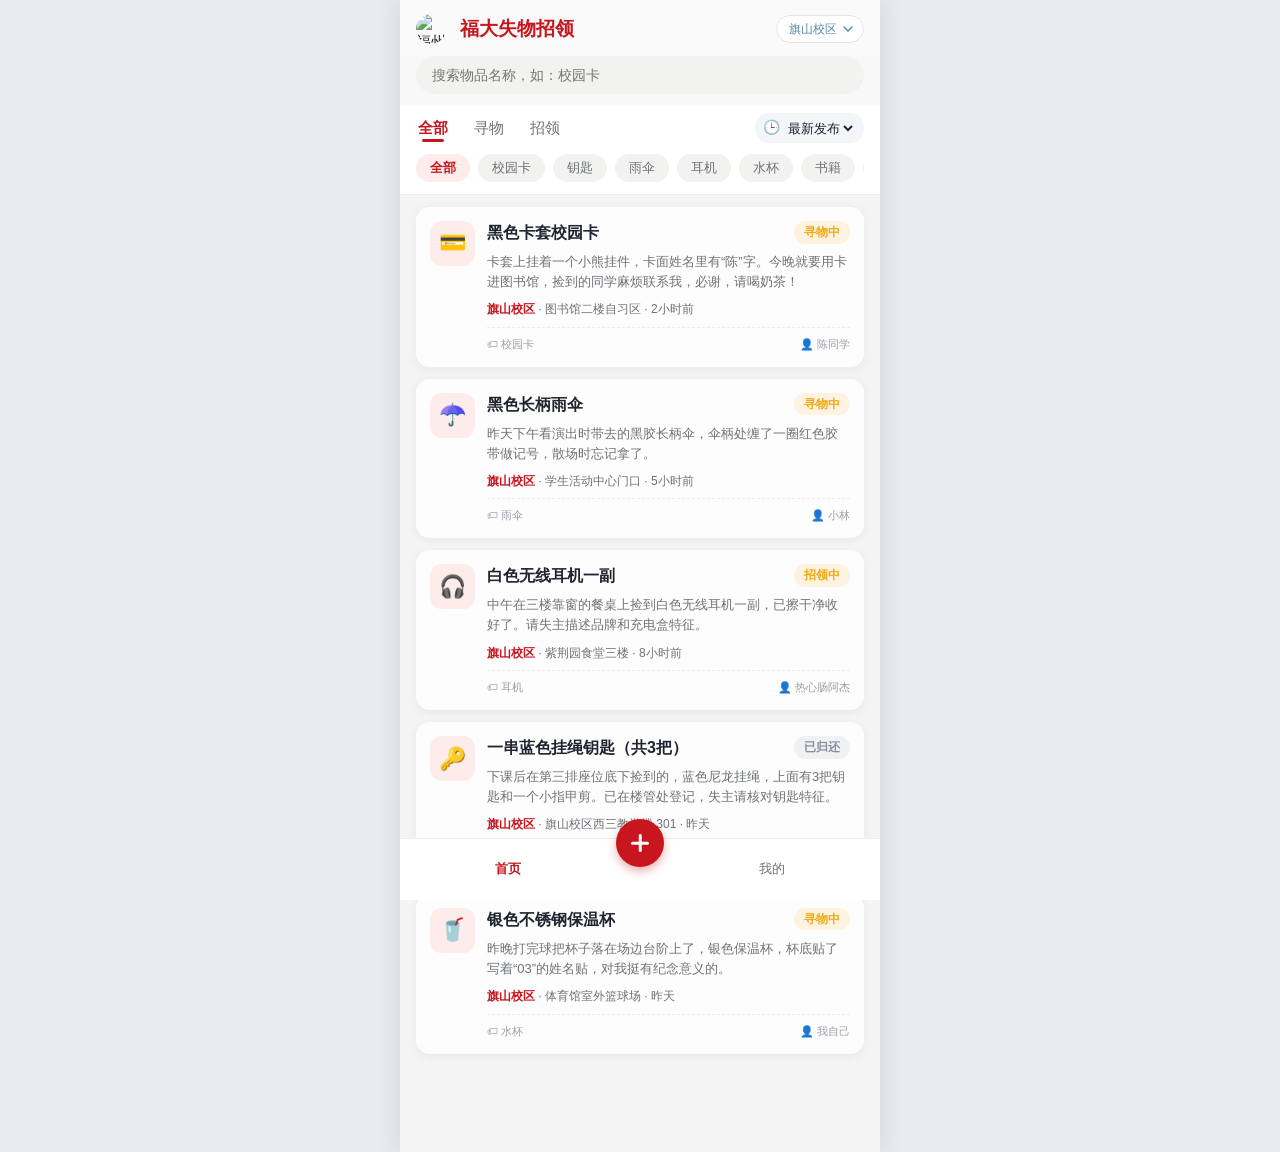
==== lost-found/index.html @ c6e38ad6 "Merge pull request #4 from Zhuo1Joy/zhuo1joy-dev feat: 新增举报、发布者主页、帖子可修改与首页时间排序功能" ====
<!DOCTYPE html>
<html lang="zh-CN">
<head>
  <meta charset="UTF-8">
  <meta name="viewport" content="width=device-width, initial-scale=1.0, maximum-scale=1.0, user-scalable=no">
  <title>福大失物招领 - 首页</title>
  <link rel="stylesheet" href="css/style.css?v=8">
</head>
<body data-page="index">
  <!-- ============ 启动页（水彩校园背景，2.4s 后进入登录页） ============ -->
  <div id="splashView" class="gate-view splash-view" hidden>
    <img class="splash-bg" src="img/campus-watercolor.jpg" alt="福大校园水彩全景">
    <div class="splash-content">
      <div class="splash-logo">
        <img src="img/logo.png" alt="福州大学校徽">
      </div>
      <div class="splash-title">福大失物招领</div>
      <div class="splash-subtitle" id="splashSubtitle">旗山校区 · 让每一件失物找到回家的路</div>
    </div>
    <div class="splash-footer">
      <div class="splash-motto">明德至诚 · 博学远志</div>
      <div class="splash-skip" id="splashSkip">点击任意位置进入</div>
    </div>
  </div>

  <!-- ============ 登录页 ============ -->
  <div id="loginView" class="gate-view login-view" hidden>
    <img class="login-bg" src="img/campus-watercolor.jpg" alt="">
    <div class="login-scroll">
      <div class="login-head">
        <div class="login-logo">福</div>
        <div class="login-app-name">福大失物招领</div>
        <div class="login-slogan">福州大学校园互助失物招领平台</div>
        <div class="login-motto">明德至诚 · 博学远志</div>
      </div>

      <form class="login-form" id="loginForm" novalidate>
        <div class="form-group" id="accountGroup">
          <label for="accountInput">学号 / 手机号</label>
          <div class="input-wrap">
            <span class="input-icon">👤</span>
            <input id="accountInput" class="form-control" type="text" inputmode="numeric"
                   placeholder="请输入学号或手机号" autocomplete="username" maxlength="12">
          </div>
          <p class="error-text">请输入 8-12 位学号或 11 位手机号</p>
        </div>

        <div class="form-group" id="passwordGroup">
          <label for="passwordInput">密码</label>
          <div class="input-wrap">
            <span class="input-icon">🔒</span>
            <input id="passwordInput" class="form-control" type="password"
                   placeholder="请输入密码（至少 6 位）" autocomplete="current-password">
            <button type="button" class="pwd-toggle" id="pwdToggle" aria-label="显示或隐藏密码">👁</button>
          </div>
          <p class="error-text">密码至少 6 位</p>
        </div>

        <div class="login-row">
          <span></span>
          <button type="button" class="link-btn" id="forgotBtn">忘记密码？</button>
        </div>

        <button type="submit" class="btn btn-primary btn-block login-btn">账号登录</button>
      </form>

      <div class="login-links">
        <button type="button" class="link-btn guest-btn" id="guestBtn">先逛逛 › 游客浏览</button>
      </div>

      <p class="login-agreement">登录即代表同意《用户协议》与《隐私政策》 · 课程演示无真实后端，任意符合格式的账号均可登录</p>
    </div>
  </div>

  <!-- ============ 主应用 ============ -->
  <div class="app">
    <!-- 顶部：校徽 + 标题 + 校区切换 + 搜索栏 -->
    <header class="app-header">
      <div class="header-top">
        <img class="header-logo" src="img/logo.png" alt="福州大学校徽">
        <h1>福大失物招领</h1>
        <select class="campus-select" id="campusSelect" aria-label="切换校区">
          <option value="旗山校区">旗山校区</option>
          <option value="铜盘校区">铜盘校区</option>
          <option value="晋江校区">晋江校区</option>
          <option value="怡山校区">怡山校区</option>
          <option value="厦门校区">厦门校区</option>
          <option value="泉港校区">泉港校区</option>
        </select>
      </div>
      <div class="search-bar">
        <input id="searchInput" type="search" placeholder="搜索物品名称，如：校园卡"
               aria-label="搜索失物招领信息">
      </div>
    </header>

    <!-- 类型 Tab + 类别胶囊筛选 -->
    <div class="toolbar">
      <div class="toolbar-row">
        <div class="type-tabs" role="tablist">
          <button class="type-tab active" data-type="all" type="button">全部</button>
          <button class="type-tab" data-type="lost" type="button">寻物</button>
          <button class="type-tab" data-type="found" type="button">招领</button>
        </div>
        <label class="sort-wrap" aria-label="按时间排序">
          <span class="sort-icon">🕒</span>
          <select class="sort-select" id="sortSelect" aria-label="排序方式">
            <option value="desc">最新发布</option>
            <option value="asc">最早发布</option>
          </select>
        </label>
      </div>
      <div class="category-pills" id="categoryPills" role="tablist" aria-label="按类别筛选">
        <!-- 类别胶囊由 index.js 动态生成 -->
      </div>
    </div>

    <!-- 信息列表 -->
    <main>
      <section id="itemList" class="list" aria-live="polite"></section>

      <!-- 空状态 -->
      <section id="emptyState" class="empty" hidden>
        <span class="empty-icon">🔎</span>
        <span class="empty-text">没有找到相关信息</span>
        <a class="btn btn-primary" href="publish.html" style="display:inline-flex;">📢 我要发布一条</a>
      </section>
    </main>

    <!-- 底部导航 -->
        <nav class="bottom-nav">
      <a class="nav-item" data-nav="index" href="index.html">首页</a>
      <a class="nav-item nav-publish" data-nav="publish" href="publish.html" aria-label="发布"></a>
      <a class="nav-item" data-nav="profile" href="profile.html">我的</a>
    </nav>

  </div>

  <script src="js/storage.js?v=8"></script>
  <script src="js/common.js?v=8"></script>
  <script src="js/auth.js?v=8"></script>
  <script src="js/index.js?v=8"></script>
</body>
</html>
---- lost-found/css/style.css ----
/* ============================================================
   福大失物招领 —— 全局样式
   移动端优先：页面最大宽度 480px 居中；不依赖任何外部字体/图片。
   ============================================================ */

/* ---------- 设计变量 ---------- */
:root {
  --primary: #c7161e;          /* 主色：福大红（Figma 设计稿） */
  --primary-light: #fdecea;
  --lost: #f26a3d;             /* 寻物：暖橙 */
  --lost-light: #fff0e9;
  --found: #15a05c;            /* 招领：青绿 */
  --found-light: #e7f7ef;
  --text-main: #1f2430;
  --text-sub: #6e7276;
  --line: #ececf1;
  --bg: #f4f5f9;
  --card-bg: #ffffff;
  --danger: #e5484d;
  --radius: 14px;
  --shadow: 0 2px 10px rgba(31, 36, 48, 0.06);
  --nav-height: 62px;
}

* {
  margin: 0;
  padding: 0;
  box-sizing: border-box;
  -webkit-tap-highlight-color: transparent;
}

html, body {
  height: 100%;
}

body {
  font-family: -apple-system, BlinkMacSystemFont, 'PingFang SC', 'Hiragino Sans GB',
    'Microsoft YaHei', 'Helvetica Neue', Helvetica, Arial, sans-serif;
  font-size: 15px;
  color: var(--text-main);
  background: #e9ebf2;
  line-height: 1.55;
}

/* App 容器：手机上铺满，宽屏下最大 480px 居中，带边界阴影模拟手机 */
.app {
  position: relative;
  max-width: 480px;
  min-height: 100vh;
  margin: 0 auto;
  background: var(--bg);
  box-shadow: 0 0 24px rgba(31, 36, 48, 0.12);
  padding-bottom: calc(var(--nav-height) + 20px); /* 给底部导航留位 */
}

/* 首页背景中间嵌入半透明校徽水印（滚动时固定居中） */
body[data-page="index"] .app::before {
  content: '';
  position: fixed;
  top: 50%;
  left: 50%;
  transform: translate(-50%, -50%);
  width: 280px;
  height: 280px;
  background: url('../img/logo.png') no-repeat center / contain;
  opacity: 0.18;
  pointer-events: none;
  z-index: 0;
}

/* 首页内容区置于水印之上（header/toolbar 已有 sticky + z-index，无需覆盖） */
body[data-page="index"] .app > main {
  position: relative;
  z-index: 1;
}

/* 首页列表底色：Figma 米白 #F6F7F4（半透明，透出固定校徽水印） */
body[data-page="index"] .app {
  background: rgba(246, 247, 244, 0.82);
}

/* 首页卡片半透明，让水印隐约透出 */
body[data-page="index"] .card {
  background: rgba(255, 255, 255, 0.82);
}

a {
  color: inherit;
  text-decoration: none;
}

button {
  font-family: inherit;
  font-size: inherit;
  cursor: pointer;
  border: none;
  background: none;
}

input, select, textarea {
  font-family: inherit;
  font-size: 16px; /* >=16px 避免 iOS 聚焦自动放大 */
  color: var(--text-main);
}

.hidden {
  display: none !important;
}

/* ---------- 顶部区域（白底 + 极淡水彩） ---------- */
.app-header {
  position: sticky;
  top: 0;
  z-index: 20;
  /* 白楼红花水彩 + 白色蒙版（降低蒙版透明度，使水彩更明显） */
  background:
    linear-gradient(180deg, rgba(255, 255, 255, 0.55), rgba(255, 255, 255, 0.45)),
    url('../img/building-flower.jpg') no-repeat center 35% / cover;
  color: var(--text-main);
  padding: 14px 16px 12px;
}

.header-logo {
  width: 30px;
  height: 30px;
  border-radius: 50%;
  object-fit: contain;
  flex-shrink: 0;
  margin-right: 8px;
}

.app-header h1 {
  font-size: 19px;
  font-weight: 700;
  color: var(--primary);
  margin: 0;
  flex: 1;
  min-width: 0;
  white-space: nowrap;
  overflow: hidden;
  text-overflow: ellipsis;
}

/* 标题行：左校徽+标题、右校区切换 */
.header-top {
  display: flex;
  align-items: center;
  gap: 6px;
  margin-bottom: 12px;
}

.campus-select {
  flex-shrink: 0;
  max-width: 132px;
  padding: 5px 26px 5px 12px;
  border-radius: 999px;
  background: #fff;
  color: #5b87a6;
  font-size: 12px;
  line-height: 1.4;
  border: 1px solid #e2e4ea;
  appearance: none;
  -webkit-appearance: none;
  background-image: url("data:image/svg+xml,%3Csvg xmlns='http://www.w3.org/2000/svg' width='10' height='6' viewBox='0 0 10 6' fill='none'%3E%3Cpath d='M1 1L5 5L9 1' stroke='%235B87A6' stroke-width='1.5' stroke-linecap='round' stroke-linejoin='round'/%3E%3C/svg%3E");
  background-repeat: no-repeat;
  background-position: right 10px center;
  cursor: pointer;
}

.campus-select:active {
  background-color: #f4f6f9;
}

.campus-select option {
  color: #333;
  background: #fff;
}

/* 搜索栏 */
.search-bar {
  display: flex;
  align-items: center;
  background: #f2f3f0;
  border-radius: 999px;
  padding: 0 16px;
  height: 38px;
}

.search-bar input {
  flex: 1;
  border: none;
  outline: none;
  background: transparent;
  font-size: 14px;
  color: var(--text-main);
}

/* 普通页面头部（发布/我的） */
.page-header {
  position: sticky;
  top: 0;
  z-index: 20;
  display: flex;
  align-items: center;
  height: 50px;
  padding: 0 12px;
  /* 与首页头部一致：水彩素材 + 红色半透明蒙版 */
  background:
    linear-gradient(135deg, rgba(229, 57, 53, 0.75), rgba(198, 40, 40, 0.78)),
    url('../img/building-flower.jpg') no-repeat center 35% / cover;
  border-bottom: none;
}

.page-header .back-btn {
  width: 38px;
  height: 38px;
  font-size: 20px;
  color: #fff;
}

.page-header h2 {
  flex: 1;
  text-align: center;
  font-size: 17px;
  font-weight: 600;
  color: #fff;
}

.page-header .header-placeholder {
  width: 38px;
}

/* ---------- Tab 与类别筛选 ---------- */
.toolbar {
  background: #fff;
  padding: 6px 16px 10px;
  border-bottom: 1px solid var(--line);
  position: sticky;
  top: 105px; /* 紧贴首页头部（header 含校徽+搜索栏） */
  z-index: 15;
}

.type-tabs {
  display: flex;
  gap: 22px;
}

.toolbar-row {
  display: flex;
  align-items: center;
  justify-content: space-between;
  margin-bottom: 10px;
  gap: 10px;
}

/* 时间排序选择器（首页工具栏右侧） */
.sort-wrap {
  display: inline-flex;
  align-items: center;
  gap: 4px;
  padding: 4px 8px;
  background: var(--bg);
  border-radius: 14px;
  flex-shrink: 0;
}

.sort-icon {
  font-size: 14px;
}

.sort-select {
  border: none;
  background: transparent;
  font-size: 13px;
  color: var(--text-main);
  outline: none;
  padding: 0;
}

.type-tab {
  position: relative;
  height: 32px;
  line-height: 32px;
  padding: 0 2px;
  text-align: center;
  font-size: 15px;
  color: var(--text-sub);
  transition: color 0.2s;
}

.type-tab.active {
  color: var(--primary);
  font-weight: 700;
}

/* 红色短下划线 */
.type-tab.active::after {
  content: '';
  position: absolute;
  left: 50%;
  bottom: 2px;
  transform: translateX(-50%);
  width: 22px;
  height: 3px;
  border-radius: 999px;
  background: var(--primary);
}

/* 类别胶囊（横滑） */
.category-pills {
  display: flex;
  gap: 8px;
  overflow-x: auto;
  padding-bottom: 2px;
  -webkit-overflow-scrolling: touch;
  scrollbar-width: none;
}

.category-pills::-webkit-scrollbar {
  display: none;
}

.cat-pill {
  flex-shrink: 0;
  height: 28px;
  padding: 0 14px;
  border-radius: 999px;
  background: #f2f3f0;
  color: var(--text-sub);
  font-size: 13px;
  line-height: 28px;
  white-space: nowrap;
  transition: all 0.15s;
}

.cat-pill.active {
  background: var(--primary-light);
  color: var(--primary);
  font-weight: 600;
}

.filter-row {
  display: flex;
  align-items: center;
}

.filter-row label {
  font-size: 13px;
  color: var(--text-sub);
  margin-right: 8px;
  white-space: nowrap;
}

.filter-row select {
  flex: 1;
  height: 34px;
  border: 1px solid var(--line);
  border-radius: 8px;
  padding: 0 10px;
  background: #fff;
  font-size: 14px;
  outline: none;
}

/* ---------- 列表与卡片 ---------- */
.list {
  padding: 12px 16px 4px;
}

.card {
  display: flex;
  gap: 12px;
  background: var(--card-bg);
  border-radius: var(--radius);
  padding: 14px;
  margin-bottom: 12px;
  box-shadow: var(--shadow);
  transition: transform 0.12s, box-shadow 0.12s;
}

.card:active {
  transform: scale(0.985);
  box-shadow: 0 1px 4px rgba(31, 36, 48, 0.08);
}

/* 左侧类别图标块 */
.card-icon {
  flex-shrink: 0;
  width: 45px;
  height: 45px;
  border-radius: 12px;
  background: var(--primary-light);
  color: var(--primary);
  font-size: 22px;
  display: flex;
  align-items: center;
  justify-content: center;
}

.card-body {
  flex: 1;
  min-width: 0;
}

.card-head {
  display: flex;
  justify-content: space-between;
  align-items: flex-start;
  gap: 8px;
  margin-bottom: 6px;
}

.status {
  flex-shrink: 0;
  font-size: 12px;
  font-weight: 600;
  padding: 2px 10px;
  border-radius: 999px;
  white-space: nowrap;
}

/* 进行中：黄色胶囊（Figma 设计稿） */
.status-active {
  color: #efaa17;
  background: #fdf3e0;
}

.status-done {
  color: #8a909c;
  background: #f0f1f5;
}

.card-title {
  font-size: 16px;
  font-weight: 600;
  color: var(--text-main);
  display: -webkit-box;
  -webkit-line-clamp: 2;
  -webkit-box-orient: vertical;
  overflow: hidden;
}

.card-desc {
  font-size: 13px;
  color: var(--text-sub);
  margin-bottom: 8px;
  display: -webkit-box;
  -webkit-line-clamp: 2;
  -webkit-box-orient: vertical;
  overflow: hidden;
}

/* 单行 meta：校区（红粗）· 地点 · 相对时间 */
.card-meta {
  font-size: 12px;
  color: var(--text-sub);
  margin-bottom: 8px;
  white-space: nowrap;
  overflow: hidden;
  text-overflow: ellipsis;
}

.meta-campus {
  color: var(--primary);
  font-weight: 700;
}

.card-foot {
  display: flex;
  justify-content: space-between;
  align-items: center;
  padding-top: 8px;
  border-top: 1px dashed var(--line);
  font-size: 11px;
  color: #9a9ea6;
}

/* ---------- 空状态 ---------- */
.empty {
  padding: 70px 30px;
  text-align: center;
  color: var(--text-sub);
}

.empty .empty-icon {
  font-size: 52px;
  display: block;
  margin-bottom: 14px;
}

.empty .empty-text {
  font-size: 15px;
  display: block;
  margin-bottom: 18px;
}

/* ---------- 按钮 ---------- */
.btn {
  display: inline-flex;
  align-items: center;
  justify-content: center;
  gap: 6px;
  min-height: 44px;
  padding: 0 18px;
  border-radius: 10px;
  font-size: 15px;
  font-weight: 600;
  transition: opacity 0.15s, transform 0.1s;
}

.btn:active {
  transform: scale(0.97);
}

.btn-block {
  display: flex;
  width: 100%;
}

.btn-primary {
  background: var(--primary);
  color: #fff;
}

.btn-primary:disabled {
  background: #e5c5c6;
  cursor: not-allowed;
}

.btn-outline {
  background: #fff;
  color: var(--primary);
  border: 1px solid var(--primary);
}

.btn-danger-outline {
  background: #fff;
  color: var(--danger);
  border: 1px solid #f3c2c4;
}

.btn-gray {
  background: #f0f1f5;
  color: var(--text-sub);
}

/* ---------- 表单（发布页） ---------- */
.form {
  padding: 14px 16px 20px;
}

/* 类型二选一切换 */
.type-switch {
  display: flex;
  gap: 10px;
  margin-bottom: 16px;
}

.type-option {
  flex: 1;
  border: 2px solid var(--line);
  border-radius: 12px;
  background: #fff;
  padding: 12px 0;
  text-align: center;
  font-size: 15px;
  font-weight: 600;
  color: var(--text-sub);
  transition: all 0.15s;
}

.type-option .type-emoji {
  display: block;
  font-size: 22px;
  margin-bottom: 2px;
}

.type-option.selected-lost {
  border-color: var(--lost);
  color: var(--lost);
  background: var(--lost-light);
}

.type-option.selected-found {
  border-color: var(--found);
  color: var(--found);
  background: var(--found-light);
}

.form-group {
  margin-bottom: 15px;
}

.form-group label {
  display: block;
  font-size: 14px;
  font-weight: 600;
  margin-bottom: 6px;
}

.form-group label .required {
  color: var(--danger);
  margin-right: 3px;
}

.form-control {
  width: 100%;
  min-height: 46px;
  border: 1px solid #dcdfe8;
  border-radius: 10px;
  background: #fff;
  padding: 10px 12px;
  outline: none;
  transition: border-color 0.15s;
}

.form-control:focus {
  border-color: var(--primary);
}

textarea.form-control {
  min-height: 96px;
  resize: vertical;
}

.form-group.has-error .form-control {
  border-color: var(--danger);
}

.error-text {
  display: none;
  font-size: 12px;
  color: var(--danger);
  margin-top: 4px;
}

.form-group.has-error .error-text {
  display: block;
}

.form-tip {
  font-size: 12px;
  color: var(--text-sub);
  margin-top: 4px;
}

.submit-bar {
  margin-top: 22px;
}

/* ---------- 详情页 ---------- */
.detail {
  padding: 14px 16px 20px;
}

.detail-hero {
  background: #fff;
  border-radius: var(--radius);
  padding: 16px;
  box-shadow: var(--shadow);
  margin-bottom: 12px;
}

.detail-hero .hero-top {
  display: flex;
  gap: 8px;
  margin-bottom: 10px;
}

.detail-hero h2 {
  font-size: 19px;
  line-height: 1.4;
  margin-bottom: 6px;
}

.detail-hero .publish-time {
  font-size: 12px;
  color: var(--text-sub);
}

.info-panel {
  background: #fff;
  border-radius: var(--radius);
  box-shadow: var(--shadow);
  margin-bottom: 12px;
  overflow: hidden;
}

.info-row {
  display: flex;
  padding: 13px 16px;
  font-size: 14px;
  border-bottom: 1px solid var(--line);
}

.info-row:last-child {
  border-bottom: none;
}

.info-row .info-label {
  width: 76px;
  color: var(--text-sub);
  flex-shrink: 0;
}

.info-row .info-value {
  flex: 1;
  word-break: break-all;
}

.panel-title {
  font-size: 14px;
  font-weight: 600;
  padding: 13px 16px 6px;
}

.panel-content {
  font-size: 14px;
  padding: 0 16px 14px;
  white-space: pre-wrap;
  word-break: break-all;
}

.contact-value {
  display: flex;
  align-items: center;
  gap: 10px;
  flex: 1;
}

.contact-value .contact-text {
  flex: 1;
  font-weight: 600;
  word-break: break-all;
}

.btn-copy {
  min-height: 34px;
  padding: 0 14px;
  border-radius: 8px;
  font-size: 13px;
  flex-shrink: 0;
}

.detail-actions {
  margin-top: 18px;
}

.detail-actions .btn {
  margin-bottom: 10px;
}

.not-found {
  padding: 80px 30px;
  text-align: center;
}

/* ---------- “我的发布”操作区 ---------- */
.mine-stats {
  display: flex;
  background: #fff;
  padding: 14px 16px;
  gap: 10px;
  border-bottom: 1px solid var(--line);
}

.stat-box {
  flex: 1;
  text-align: center;
  background: var(--bg);
  border-radius: 10px;
  padding: 10px 0;
}

.stat-box .stat-num {
  display: block;
  font-size: 20px;
  font-weight: 700;
  color: var(--primary);
}

.stat-box .stat-label {
  font-size: 12px;
  color: var(--text-sub);
}

/* 我的发布卡片：图二左右布局，右侧竖排操作按钮 */
.mine-card {
  display: flex;
  align-items: center;
  gap: 12px;
}

.mine-card-icon {
  width: 56px;
  height: 56px;
  border-radius: 14px;
  background: var(--primary-light);
  display: flex;
  align-items: center;
  justify-content: center;
  font-size: 30px;
  flex-shrink: 0;
}

.mine-card-body {
  flex: 1;
  min-width: 0;
  position: relative;
}

.mine-card-body .card-title {
  margin-bottom: 4px;
}

.mine-card-body .status {
  position: absolute;
  top: 0;
  right: 0;
}

.mine-actions {
  display: flex;
  flex-direction: column;
  gap: 8px;
  flex-shrink: 0;
}

.mine-actions .btn {
  min-width: 84px;
  min-height: 34px;
  padding: 0 12px;
  font-size: 13px;
  border-radius: 17px;
  white-space: nowrap;
}

/* ---------- 底部导航 ---------- */
.bottom-nav {
  position: fixed;
  bottom: 0;
  left: 50%;
  transform: translateX(-50%);
  width: 100%;
  max-width: 480px;
  height: var(--nav-height);
  display: flex;
  background: #fff;
  border-top: 1px solid var(--line);
  padding-bottom: env(safe-area-inset-bottom);
  z-index: 30;
}

.nav-item {
  flex: 1;
  display: flex;
  flex-direction: column;
  align-items: center;
  justify-content: center;
  color: var(--text-sub);
  font-size: 13px;
  transition: color 0.15s;
}

.nav-item.active {
  color: var(--primary);
  font-weight: 600;
}

/* 中间“发布”凸起按钮 */
.nav-item.nav-publish {
  position: relative;
  width: 48px;
  height: 48px;
  margin: -20px auto 0;
  border-radius: 50%;
  background: var(--primary);
  box-shadow: 0 4px 10px rgba(199, 22, 30, 0.35);
  flex: 0 0 auto;
}

.nav-item.nav-publish::before,
.nav-item.nav-publish::after {
  content: '';
  position: absolute;
  top: 50%;
  left: 50%;
  background: #fff;
  border-radius: 2px;
  transform: translate(-50%, -50%);
}

.nav-item.nav-publish::before {
  width: 18px;
  height: 2.5px;
}

.nav-item.nav-publish::after {
  width: 2.5px;
  height: 18px;
}

.nav-item.nav-publish:active {
  transform: scale(0.94);
}

/* ---------- Toast ---------- */
.toast {
  position: fixed;
  top: 18%;
  left: 50%;
  transform: translate(-50%, -8px);
  max-width: 80%;
  background: rgba(31, 36, 48, 0.9);
  color: #fff;
  font-size: 14px;
  padding: 10px 18px;
  border-radius: 10px;
  opacity: 0;
  pointer-events: none;
  transition: opacity 0.2s, transform 0.2s;
  z-index: 100;
  text-align: center;
}

.toast.show {
  opacity: 1;
  transform: translate(-50%, 0);
}

.toast-error {
  background: rgba(229, 72, 77, 0.92);
}

/* ============================================================
   个人中心 / 子页 新增样式
   ============================================================ */

/* 卡片内的主链接区域（我的发布 / 收藏页使用） */
.mine-card-main {
  display: block;
}

/* ---------- 个人中心 ---------- */
.profile-card {
  display: flex;
  align-items: center;
  gap: 16px;
  padding: 24px 20px;
  background: linear-gradient(135deg, #e53935, #c62828);
  color: #fff;
}

.profile-avatar {
  width: 64px;
  height: 64px;
  border-radius: 50%;
  background: rgba(255, 255, 255, 0.2);
  display: flex;
  align-items: center;
  justify-content: center;
  font-size: 36px;
  flex-shrink: 0;
}

.profile-info {
  flex: 1;
  min-width: 0;
}

.profile-name {
  font-size: 20px;
  font-weight: 700;
  margin-bottom: 4px;
}

.profile-tip {
  font-size: 12px;
  opacity: 0.85;
}

.profile-stats {
  display: flex;
  background: #fff;
  padding: 16px;
  gap: 10px;
  border-bottom: 1px solid var(--line);
}

/* ---------- 入口列表 ---------- */
.entry-list {
  margin: 12px 16px;
  background: #fff;
  border-radius: var(--radius);
  box-shadow: var(--shadow);
  overflow: hidden;
}

.entry-item {
  display: flex;
  align-items: center;
  padding: 14px 16px;
  border-bottom: 1px solid var(--line);
  transition: background 0.12s;
}

.entry-item:last-child {
  border-bottom: none;
}

.entry-item:active {
  background: var(--bg);
}

.entry-icon {
  font-size: 22px;
  margin-right: 12px;
}

.entry-text {
  flex: 1;
  font-size: 15px;
}

.entry-arrow {
  color: #c0c4cc;
  font-size: 22px;
  line-height: 1;
}

/* ---------- 设置页 ---------- */
.avatar-options {
  display: grid;
  grid-template-columns: repeat(8, 1fr);
  gap: 8px;
}

.avatar-opt {
  width: 100%;
  aspect-ratio: 1 / 1;
  display: flex;
  align-items: center;
  justify-content: center;
  font-size: 24px;
  border-radius: 10px;
  background: var(--bg);
  cursor: pointer;
  border: 2px solid transparent;
  transition: all 0.15s;
}

.avatar-opt.active {
  border-color: var(--primary);
  background: var(--primary-light);
}

.divider {
  border: none;
  height: 1px;
  background: var(--line);
  margin: 22px 0;
}

.about {
  background: #fff;
  border-radius: var(--radius);
  box-shadow: var(--shadow);
  overflow: hidden;
}

.about-row {
  display: flex;
  justify-content: space-between;
  align-items: center;
  padding: 13px 16px;
  font-size: 14px;
  border-bottom: 1px solid var(--line);
}

.about-row:last-child {
  border-bottom: none;
}

.about-row span:first-child {
  color: var(--text-sub);
}

.about-val {
  max-width: 60%;
  text-align: right;
}

/* ---------- 消息通知 ---------- */
.msg-list {
  padding: 12px 16px;
}

.msg-item {
  display: flex;
  gap: 12px;
  background: #fff;
  border-radius: var(--radius);
  box-shadow: var(--shadow);
  padding: 14px;
  margin-bottom: 10px;
}

.msg-unread {
  background: #fffbfb;
  border-left: 3px solid var(--primary);
}

.msg-icon {
  width: 38px;
  height: 38px;
  border-radius: 50%;
  background: var(--primary-light);
  display: flex;
  align-items: center;
  justify-content: center;
  font-size: 19px;
  flex-shrink: 0;
}

.msg-body {
  flex: 1;
  min-width: 0;
}

.msg-head {
  display: flex;
  align-items: center;
  gap: 6px;
  margin-bottom: 4px;
}

.msg-type {
  font-size: 13px;
  font-weight: 600;
  color: var(--primary);
}

.msg-dot {
  width: 7px;
  height: 7px;
  border-radius: 50%;
  background: var(--primary);
}

.msg-time {
  margin-left: auto;
  font-size: 11px;
  color: var(--text-sub);
}

.msg-title {
  font-size: 14px;
  font-weight: 600;
  margin-bottom: 3px;
}

.msg-content {
  font-size: 13px;
  color: var(--text-sub);
  line-height: 1.5;
}

/* ============================================================
   启动页 & 登录页（index 首屏引导，由 js/auth.js 控制显隐）
   ============================================================ */

/* 全屏引导视图：fixed 覆盖主界面，带淡入淡出 */
.gate-view {
  position: fixed;
  inset: 0;
  z-index: 90;
  max-width: 480px;
  margin: 0 auto;
  display: flex;
  flex-direction: column;
  opacity: 0;
  pointer-events: none;
  transition: opacity 0.35s ease;
}

.gate-view[hidden] {
  display: none;
}

.gate-view.show {
  opacity: 1;
  pointer-events: auto;
}

/* 引导期间锁住底层页面滚动 */
body.gate-open {
  overflow: hidden;
}

/* ---------- 启动页 ---------- */
.splash-view {
  align-items: center;
  justify-content: center;
  color: var(--primary);
  text-align: center;
  overflow: hidden;
  background: #fff; /* 白色底衬，配合半透明水彩图使背景更浅（Figma 设计稿） */
}

.splash-bg {
  position: absolute;
  inset: 0;
  width: 100%;
  height: 100%;
  object-fit: cover;
  opacity: 0.55; /* 降低水彩图不透明度，露出白底使背景更浅 */
}

.splash-content {
  position: relative;
  z-index: 1;
  display: flex;
  flex-direction: column;
  align-items: center;
  padding: 0 24px;
}

/* 白底圆形校徽 */
.splash-logo {
  width: 96px;
  height: 96px;
  border-radius: 50%;
  background: #fff;
  display: flex;
  align-items: center;
  justify-content: center;
  margin-bottom: 22px;
  box-shadow: 0 6px 20px rgba(0, 0, 0, 0.18);
  animation: floatY 2.4s ease-in-out infinite;
}

.splash-logo img {
  width: 82px;
  height: 82px;
  object-fit: contain;
}

.splash-title {
  font-size: 26px;
  font-weight: 800;
  letter-spacing: 3px;
  margin-bottom: 12px;
  color: var(--primary);
}

.splash-subtitle {
  font-size: 14px;
  color: #6e7276;
}

.splash-footer {
  position: absolute;
  bottom: 22px;
  left: 0;
  right: 0;
  z-index: 1;
  display: flex;
  flex-direction: column;
  align-items: center;
  gap: 6px;
}

.splash-motto {
  font-size: 14px;
  font-weight: 600;
  letter-spacing: 4px;
  color: var(--primary);
}

.splash-skip {
  font-size: 12px;
  color: #9a9ea6;
}

@keyframes floatY {
  0%, 100% { transform: translateY(0); }
  50% { transform: translateY(-10px); }
}

@keyframes loadBar {
  0% { width: 0; }
  100% { width: 100%; }
}

/* ---------- 登录页（整屏浅色水彩） ---------- */
.login-view {
  overflow-y: auto;
  background: #fff; /* 白色底衬，配合半透明水彩图使背景更浅（Figma 设计稿） */
}

.login-bg {
  position: absolute;
  inset: 0;
  width: 100%;
  height: 100%;
  object-fit: cover;
  z-index: 0;
  opacity: 0.55; /* 降低水彩图不透明度，露出白底使背景更浅 */
}

.login-scroll {
  position: relative;
  z-index: 1;
  display: flex;
  flex-direction: column;
  align-items: center;
  width: 100%;
  padding: 56px 26px 30px;
}

/* 顶部品牌区 */
.login-head {
  display: flex;
  flex-direction: column;
  align-items: center;
  margin-bottom: 28px;
}

.login-logo {
  width: 72px;
  height: 72px;
  border-radius: 50%;
  background: var(--primary);
  color: #fff;
  font-size: 38px;
  font-weight: 700;
  line-height: 72px;
  text-align: center;
  margin-bottom: 14px;
  box-shadow: 0 6px 18px rgba(199, 22, 30, 0.35);
}

.login-app-name {
  font-size: 22px;
  font-weight: 800;
  letter-spacing: 2px;
  color: var(--primary);
  margin-bottom: 6px;
}

.login-slogan {
  font-size: 13px;
  color: #6e7276;
  margin-bottom: 8px;
}

.login-motto {
  font-size: 13px;
  font-weight: 600;
  letter-spacing: 3px;
  color: var(--primary);
}

.login-form {
  width: 100%;
}

/* 输入框：白底半透明，在水彩图上保持可读 */
.input-wrap {
  display: flex;
  align-items: center;
  height: 48px;
  background: rgba(255, 255, 255, 0.92);
  border: 1px solid rgba(220, 223, 232, 0.9);
  border-radius: 12px;
  padding: 0 12px;
  backdrop-filter: blur(4px);
  transition: border-color 0.15s;
}

.input-wrap:focus-within {
  border-color: var(--primary);
}

.form-group.has-error .input-wrap {
  border-color: var(--danger);
}

.input-icon {
  font-size: 15px;
  margin-right: 8px;
  flex-shrink: 0;
}

.input-wrap .form-control {
  flex: 1;
  min-height: 46px;
  border: none;
  background: transparent;
  padding: 0;
  outline: none;
}

.pwd-toggle {
  width: 32px;
  height: 32px;
  font-size: 16px;
  flex-shrink: 0;
  color: var(--text-sub);
}

.login-row {
  display: flex;
  justify-content: space-between;
  align-items: center;
  margin: 2px 0 16px;
}

.link-btn {
  font-size: 13px;
  color: var(--primary);
}

.login-btn {
  margin-top: 4px;
  height: 48px;
  border-radius: 999px;
  background: var(--primary);
  font-size: 16px;
  letter-spacing: 2px;
}

.login-links {
  margin-top: 18px;
  text-align: center;
}

/* 游客链接改蓝色（Figma 稿风格） */
.guest-btn {
  color: #3b7ea1;
  font-size: 13px;
}

.login-agreement {
  margin-top: 30px;
  font-size: 11px;
  color: #8a8e96;
  text-align: center;
  line-height: 1.7;
}

/* ============================================================
   发布成功页（荷花亭榭全屏背景）
   ============================================================ */
.success-bg {
  position: fixed;
  inset: 0;
  z-index: 0;
}
.success-bg img {
  width: 100%;
  height: 100%;
  object-fit: cover;
  object-position: center center;    /* 建筑主体居中 */
  display: block;
}
.success-bg .success-bg-mask {
  position: absolute;
  inset: 0;
  background: linear-gradient(180deg,
    rgba(198, 40, 40, 0.35) 0%,
    rgba(183, 28, 28, 0.55) 50%,
    rgba(127, 20, 20, 0.72) 100%);
}

.success-view {
  position: relative;
  z-index: 1;
  min-height: 100vh;
  display: flex;
  flex-direction: column;
  align-items: center;
  justify-content: center;
  padding: 40px 24px;
  color: #fff;
}

.success-view .success-icon {
  display: flex;
  justify-content: center;
  margin-bottom: 16px;
}
.success-view .success-circle {
  stroke: #fff;
  stroke-width: 3;
  stroke-dasharray: 166;
  stroke-dashoffset: 166;
  animation: drawCircle 0.6s ease forwards;
}
.success-view .success-check {
  stroke: #fff;
  stroke-width: 4;
  stroke-linecap: round;
  stroke-linejoin: round;
  stroke-dasharray: 48;
  stroke-dashoffset: 48;
  animation: drawCheck 0.35s 0.5s ease forwards;
}
@keyframes drawCircle { to { stroke-dashoffset: 0; } }
@keyframes drawCheck { to { stroke-dashoffset: 0; } }

.success-view .success-title {
  font-size: 26px;
  font-weight: 800;
  margin-bottom: 6px;
  text-shadow: 0 2px 10px rgba(0,0,0,0.25);
}
.success-view .success-desc {
  font-size: 14px;
  opacity: 0.9;
  margin-bottom: 24px;
  text-shadow: 0 1px 6px rgba(0,0,0,0.25);
}

.success-view .success-card {
  background: rgba(255, 255, 255, 0.92);
  color: var(--text-main);
  border-radius: var(--radius);
  box-shadow: 0 8px 24px rgba(0,0,0,0.15);
  padding: 18px 16px;
  text-align: left;
  width: 100%;
  max-width: 400px;
  margin-bottom: 28px;
}
.success-view .success-card-top {
  display: flex;
  gap: 8px;
  margin-bottom: 8px;
}
.success-view .success-card-title {
  font-size: 16px;
  font-weight: 600;
  margin-bottom: 8px;
}
.success-view .success-card-meta {
  display: flex;
  flex-direction: column;
  gap: 4px;
  font-size: 13px;
  color: var(--text-sub);
}

.success-view .success-actions {
  width: 100%;
  max-width: 400px;
  display: flex;
  flex-direction: column;
  gap: 12px;
}
.success-view .success-actions .btn-primary {
  background: #fff;
  color: var(--primary);
  font-weight: 700;
  box-shadow: 0 4px 12px rgba(0,0,0,0.12);
}
.success-view .success-actions .btn-outline {
  background: rgba(255,255,255,0.15);
  color: #fff;
  border-color: rgba(255,255,255,0.5);
}

/* ============================================================
   发布页：地点提示、图片上传、底部弹层
   ============================================================ */

/* 地点 label 旁的灰色说明 */
.field-hint {
  font-size: 11px;
  font-weight: 400;
  color: var(--text-sub);
  margin-left: 6px;
}

/* 地点输入框 + 右侧快捷选择下拉 */
.location-row {
  display: flex;
  gap: 8px;
}

.location-row .form-control {
  flex: 1;
}

.location-select {
  width: 110px;
  height: 44px;
  border: 1px solid var(--line);
  border-radius: 12px;
  padding: 0 10px;
  background: #fff;
  font-size: 14px;
  color: var(--text-sub);
  outline: none;
  appearance: none;
  -webkit-appearance: none;
  background-image: url("data:image/svg+xml,%3Csvg xmlns='http://www.w3.org/2000/svg' width='10' height='6' viewBox='0 0 10 6' fill='none'%3E%3Cpath d='M1 1L5 5L9 1' stroke='%23999' stroke-width='1.5' stroke-linecap='round' stroke-linejoin='round'/%3E%3C/svg%3E");
  background-repeat: no-repeat;
  background-position: right 10px center;
  padding-right: 28px;
  cursor: pointer;
}

/* ---------- 图片上传 ---------- */
.img-uploader {
  display: flex;
  flex-wrap: wrap;
  gap: 10px;
}

.img-preview-list {
  display: contents; /* 让预览项与添加按钮同属一个 flex 流 */
}

.img-preview-item {
  position: relative;
  width: 78px;
  height: 78px;
  border-radius: 12px;
  overflow: hidden;
  background: var(--bg);
}

.img-preview-item img {
  width: 100%;
  height: 100%;
  object-fit: cover;
  display: block;
}

.img-remove {
  position: absolute;
  top: 3px;
  right: 3px;
  width: 20px;
  height: 20px;
  border-radius: 50%;
  background: rgba(0, 0, 0, 0.55);
  color: #fff;
  font-size: 11px;
  line-height: 20px;
  text-align: center;
  padding: 0;
}

.img-add {
  width: 78px;
  height: 78px;
  border: 1.5px dashed #d0d4de;
  border-radius: 12px;
  background: #fafbfc;
  display: flex;
  flex-direction: column;
  align-items: center;
  justify-content: center;
  gap: 4px;
  color: var(--text-sub);
  text-align: center;
}

.img-add:active {
  background: var(--bg);
}

.img-add .img-add-plus {
  font-size: 22px;
  line-height: 1;
}

.img-add .img-add-text {
  font-size: 11px;
  line-height: 1.3;
}

/* ---------- 底部弹层（校区切换 / 地点快选共用） ---------- */
.sheet-mask {
  position: fixed;
  inset: 0;
  z-index: 80;
  background: rgba(0, 0, 0, 0.45);
  max-width: 480px;
  margin: 0 auto;
}

.sheet {
  position: fixed;
  left: 50%;
  bottom: 0;
  transform: translateX(-50%);
  z-index: 81;
  width: 100%;
  max-width: 480px;
  max-height: 70vh;
  background: #fff;
  border-radius: 12px 12px 0 0;
  display: flex;
  flex-direction: column;
  padding-bottom: env(safe-area-inset-bottom);
}

.sheet-head {
  display: flex;
  align-items: center;
  justify-content: space-between;
  padding: 14px 18px 10px;
  border-bottom: 1px solid var(--line);
}

.sheet-title {
  font-size: 16px;
  font-weight: 700;
}

.sheet-close {
  width: 30px;
  height: 30px;
  border-radius: 50%;
  background: var(--bg);
  color: var(--text-sub);
  font-size: 13px;
  padding: 0;
}

.sheet-body {
  overflow-y: auto;
  padding: 8px 12px 18px;
}

.sheet-option {
  display: block;
  width: 100%;
  text-align: left;
  padding: 13px 10px;
  font-size: 15px;
  color: var(--text-main);
  border-bottom: 1px solid var(--line);
  background: none;
}

.sheet-option:last-child {
  border-bottom: none;
}

.sheet-option:active {
  background: var(--bg);
}

.sheet-option.selected {
  color: var(--primary);
  font-weight: 700;
}

/* ---------- 卡片缩略图（弱化显示） ---------- */
.card-imgs {
  display: flex;
  gap: 6px;
  overflow-x: auto;
  margin: 2px 0 8px;
  padding-bottom: 2px;
}

.card-imgs img {
  width: 56px;
  height: 56px;
  flex-shrink: 0;
  object-fit: cover;
  border-radius: 10px;
  background: var(--bg);
}

/* ---------- 详情页画廊 ---------- */
.detail-gallery {
  display: flex;
  flex-wrap: wrap;
  gap: 8px;
  padding: 0 16px 14px;
}

.detail-gallery img {
  width: calc((100% - 16px) / 3);
  aspect-ratio: 1 / 1;
  object-fit: cover;
  border-radius: 12px;
  background: var(--bg);
}

/* ---------- 全屏看图 ---------- */
.img-viewer {
  position: fixed;
  inset: 0;
  z-index: 120;
  background: rgba(0, 0, 0, 0.9);
  display: flex;
  align-items: center;
  justify-content: center;
  padding: 20px;
}

.img-viewer[hidden] {
  display: none;
}

.img-viewer img {
  max-width: 100%;
  max-height: 100%;
  border-radius: 12px;
}

/* ============================================================
   举报页 / 发布者主页（新功能样式，沿用红色主题变量）
   ============================================================ */

/* ---------- 详情页：发布者行（点击进入发布者主页） ---------- */
.publisher-row .publisher-value {
  display: flex;
  align-items: center;
  gap: 8px;
}

.publisher-avatar {
  width: 24px;
  height: 24px;
  border-radius: 50%;
  background: var(--primary-light);
  display: inline-flex;
  align-items: center;
  justify-content: center;
  font-size: 14px;
  flex-shrink: 0;
}

.publisher-row .row-arrow {
  margin-left: auto;
  color: #c0c4cc;
  font-size: 20px;
  line-height: 1;
}

.publisher-row:active {
  background: var(--bg);
}

/* ---------- 详情页：举报入口 ---------- */
.report-entry {
  text-align: center;
  padding: 2px 0 6px;
}

.report-entry a {
  font-size: 13px;
  color: var(--text-sub);
  text-decoration: underline;
  text-decoration-color: #d8dbe3;
  text-underline-offset: 3px;
}

.report-entry .reported-text {
  font-size: 13px;
  color: #b0b6c0;
}

/* ---------- 举报页（Figma 原型 15.举报） ---------- */
.report-form {
  padding: 16px 16px 24px;
}

.report-hint {
  font-size: 13px;
  color: var(--text-sub);
  line-height: 1.7;
  margin-bottom: 16px;
}

.report-hint .report-target {
  color: var(--primary);
  font-weight: 600;
  word-break: break-all;
}

.report-options {
  display: flex;
  flex-direction: column;
  gap: 10px;
  margin-bottom: 18px;
}

.report-option {
  display: flex;
  align-items: center;
  gap: 10px;
  width: 100%;
  background: #fff;
  border: 1.5px solid var(--line);
  border-radius: 12px;
  padding: 13px 14px;
  font-size: 15px;
  color: var(--text-main);
  text-align: left;
  transition: border-color 0.15s, background 0.15s, color 0.15s;
}

.report-option .radio-dot {
  width: 18px;
  height: 18px;
  border-radius: 50%;
  border: 2px solid #c0c4cc;
  position: relative;
  flex-shrink: 0;
  transition: border-color 0.15s;
}

.report-option.selected {
  border-color: var(--primary);
  background: var(--primary-light);
  color: var(--primary);
  font-weight: 600;
}

.report-option.selected .radio-dot {
  border-color: var(--primary);
}

.report-option.selected .radio-dot::after {
  content: '';
  position: absolute;
  top: 3px;
  left: 3px;
  right: 3px;
  bottom: 3px;
  border-radius: 50%;
  background: var(--primary);
}

.report-form .form-group {
  margin-bottom: 18px;
}

/* ---------- 发布者主页（Figma 原型 16.发布者主页） ---------- */
/* 资料卡：白底卡片，左侧头像，右侧昵称/学号学院/统计 */
.up-card {
  display: flex;
  align-items: center;
  gap: 14px;
  margin: 14px 16px 0;
  padding: 18px 16px;
  background: #fff;
  border-radius: var(--radius);
  box-shadow: var(--shadow);
}

.up-avatar {
  width: 62px;
  height: 62px;
  border-radius: 50%;
  background: var(--primary-light);
  display: flex;
  align-items: center;
  justify-content: center;
  font-size: 34px;
  flex-shrink: 0;
}

.up-info {
  flex: 1;
  min-width: 0;
}

.up-name {
  font-size: 18px;
  font-weight: 700;
  color: var(--text-main);
  margin-bottom: 3px;
}

.up-meta {
  font-size: 12px;
  color: var(--text-sub);
  margin-bottom: 3px;
}

.up-stats {
  font-size: 12px;
  color: var(--primary);
}

/* 联系方式列表：每行一条，右侧复制按钮 */
.up-contacts {
  margin: 12px 16px 0;
  background: #fff;
  border-radius: var(--radius);
  box-shadow: var(--shadow);
  overflow: hidden;
}

.up-contact-row {
  display: flex;
  align-items: center;
  gap: 10px;
  padding: 12px 14px;
  border-bottom: 1px solid var(--line);
}

.up-contact-row:last-child {
  border-bottom: none;
}

.up-contact-icon {
  font-size: 16px;
  flex-shrink: 0;
}

.up-contact-text {
  flex: 1;
  min-width: 0;
  font-size: 14px;
  color: var(--text-main);
  word-break: break-all;
}

.up-contact-copy {
  flex-shrink: 0;
  border: 1px solid var(--primary);
  color: var(--primary);
  background: #fff;
  font-size: 12px;
  padding: 4px 12px;
  border-radius: 14px;
}

.up-contact-copy:active {
  background: var(--primary-light);
}

.up-label {
  font-size: 14px;
  font-weight: 600;
  color: var(--text-sub);
  padding: 16px 20px 0;
}
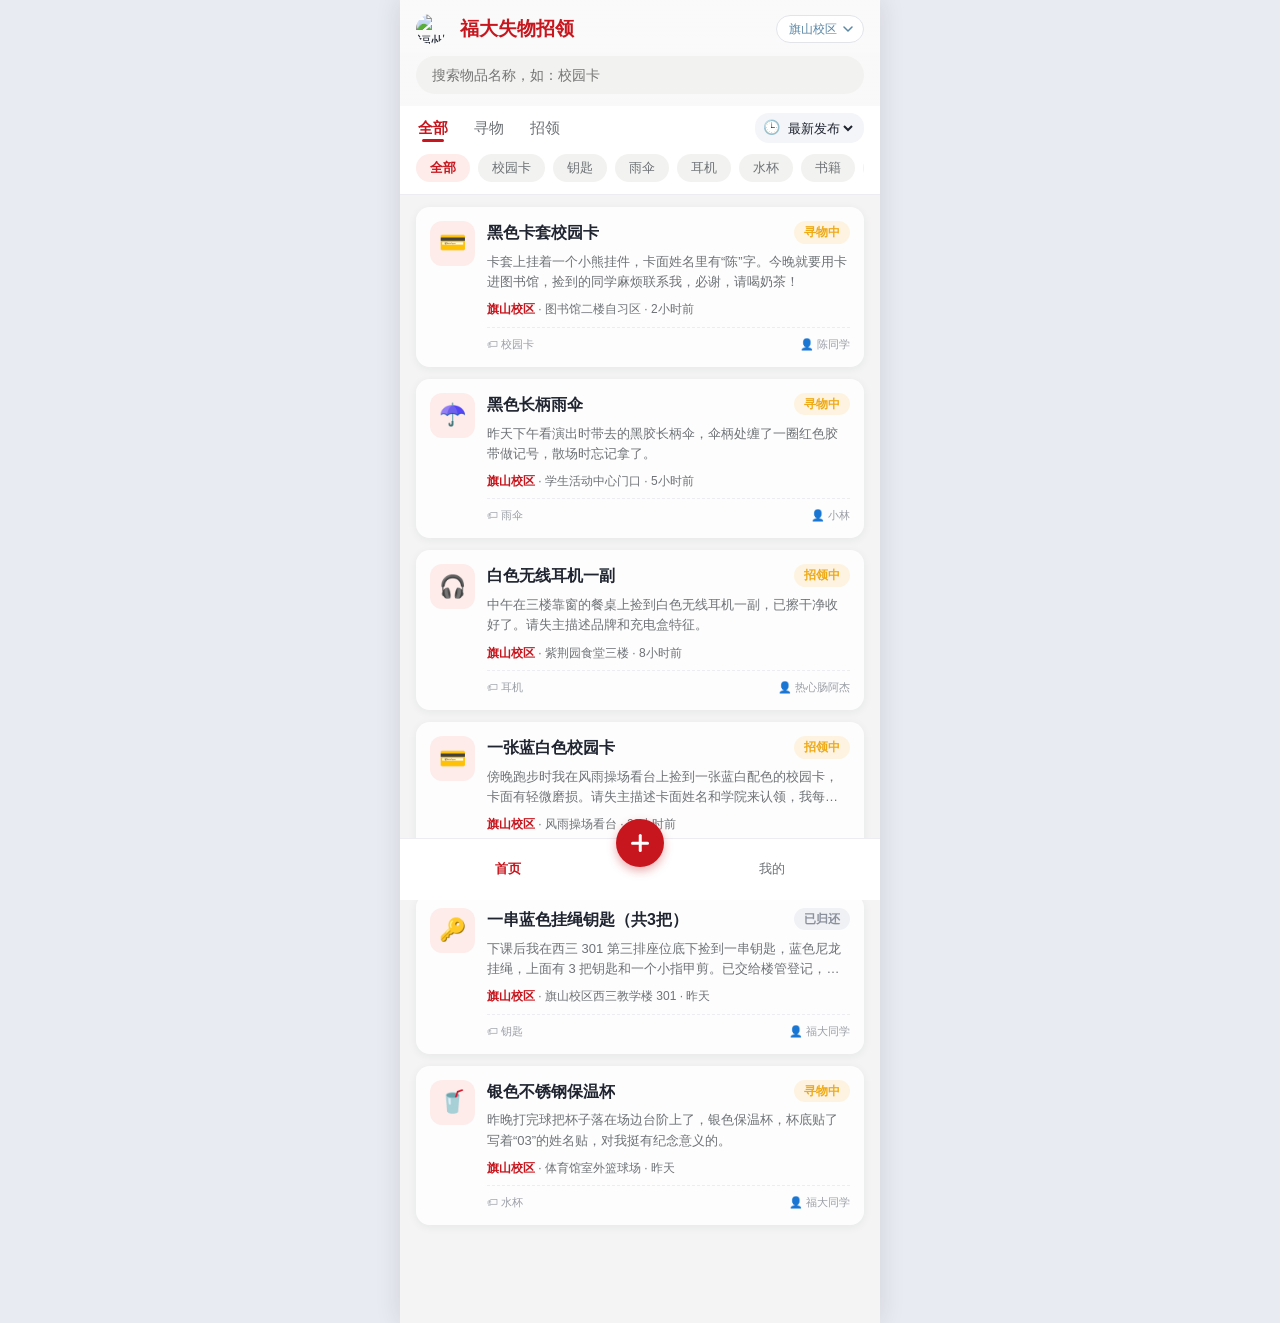
==== commit e728310a: "fix: 完善个人系列页面并修复发布页上传框布局 "我的"系列页面 - "我的发布/我的收藏/消息通知"三页加入与首页同款的居中校徽水印背景，   统计面板与列表改为半透明以透出水印 - "我的发布"" ====
--- a/lost-found/index.html
+++ b/lost-found/index.html
@@ -4,7 +4,7 @@
   <meta charset="UTF-8">
   <meta name="viewport" content="width=device-width, initial-scale=1.0, maximum-scale=1.0, user-scalable=no">
   <title>福大失物招领 - 首页</title>
-  <link rel="stylesheet" href="css/style.css?v=8">
+  <link rel="stylesheet" href="css/style.css?v=12">
 </head>
 <body data-page="index">
   <!-- ============ 启动页（水彩校园背景，2.4s 后进入登录页） ============ -->
@@ -136,8 +136,8 @@
 
   </div>
 
-  <script src="js/storage.js?v=8"></script>
-  <script src="js/common.js?v=8"></script>
+  <script src="js/storage.js?v=9"></script>
+  <script src="js/common.js?v=10"></script>
   <script src="js/auth.js?v=8"></script>
   <script src="js/index.js?v=8"></script>
 </body>
--- a/lost-found/css/style.css
+++ b/lost-found/css/style.css
@@ -53,8 +53,9 @@
   padding-bottom: calc(var(--nav-height) + 20px); /* 给底部导航留位 */
 }
 
-/* 首页背景中间嵌入半透明校徽水印（滚动时固定居中） */
-body[data-page="index"] .app::before {
+/* 首页/个人中心背景中间嵌入半透明校徽水印（滚动时固定居中） */
+body[data-page="index"] .app::before,
+body.page-profile .app::before {
   content: '';
   position: fixed;
   top: 50%;
@@ -68,20 +69,35 @@
   z-index: 0;
 }
 
-/* 首页内容区置于水印之上（header/toolbar 已有 sticky + z-index，无需覆盖） */
-body[data-page="index"] .app > main {
+/* 内容区置于水印之上（header/toolbar 已有 sticky + z-index，无需覆盖） */
+body[data-page="index"] .app > main,
+body.page-profile .app > main {
   position: relative;
   z-index: 1;
 }
 
-/* 首页列表底色：Figma 米白 #F6F7F4（半透明，透出固定校徽水印） */
-body[data-page="index"] .app {
+/* 列表底色：Figma 米白 #F6F7F4（半透明，透出固定校徽水印） */
+body[data-page="index"] .app,
+body.page-profile .app {
   background: rgba(246, 247, 244, 0.82);
 }
 
 /* 首页卡片半透明，让水印隐约透出 */
 body[data-page="index"] .card {
   background: rgba(255, 255, 255, 0.82);
+}
+
+/* 个人中心及其子页内容块半透明，透出水印 */
+body.page-profile .profile-stats,
+body.page-profile .entry-list,
+body.page-profile .mine-stats,
+body.page-profile .card,
+body.page-profile .msg-item {
+  background: rgba(255, 255, 255, 0.82);
+}
+
+body.page-profile .stat-box {
+  background: rgba(246, 247, 244, 0.65);
 }
 
 a {
@@ -803,20 +819,13 @@
   flex-shrink: 0;
 }
 
-.mine-card-body {
-  flex: 1;
-  min-width: 0;
-  position: relative;
-}
-
-.mine-card-body .card-title {
+.mine-card-main > .status {
+  display: inline-block;
+  margin-bottom: 6px; /* 状态徽章固定在卡片内容左上角 */
+}
+
+.mine-card-main .card-title {
   margin-bottom: 4px;
-}
-
-.mine-card-body .status {
-  position: absolute;
-  top: 0;
-  right: 0;
 }
 
 .mine-actions {
@@ -827,9 +836,9 @@
 }
 
 .mine-actions .btn {
-  min-width: 84px;
+  width: 108px; /* 固定宽度，所有操作按钮大小统一 */
   min-height: 34px;
-  padding: 0 12px;
+  padding: 0 8px;
   font-size: 13px;
   border-radius: 17px;
   white-space: nowrap;
@@ -941,6 +950,35 @@
   display: block;
 }
 
+/* 收藏页：主链接作为卡片直接子项时撑满剩余宽度，
+   使右侧按钮列与“我的发布”页一样贴齐卡片右缘 */
+.card > .mine-card-main {
+  flex: 1;
+  min-width: 0;
+}
+
+/* 类别小徽章（收藏页标题行内）：寻物橙 / 招领绿 */
+.badge {
+  display: inline-block;
+  vertical-align: 2px;
+  margin-right: 6px;
+  padding: 1px 8px;
+  border-radius: 999px;
+  font-size: 11px;
+  font-weight: 600;
+  line-height: 1.5;
+}
+
+.badge-lost {
+  color: var(--lost);
+  background: var(--lost-light);
+}
+
+.badge-found {
+  color: var(--found);
+  background: var(--found-light);
+}
+
 /* ---------- 个人中心 ---------- */
 .profile-card {
   display: flex;
@@ -1653,9 +1691,12 @@
   padding: 0;
 }
 
-.img-add {
-  width: 78px;
+/* 用 .img-uploader 前缀提高优先级，避免被 .form-group label 的 display:block 覆盖 */
+.img-uploader .img-add {
+  flex: 1;
+  min-width: 150px;
   height: 78px;
+  margin-bottom: 0; /* 覆盖 .form-group label 的 6px 外边距 */
   border: 1.5px dashed #d0d4de;
   border-radius: 12px;
   background: #fafbfc;
@@ -1672,14 +1713,20 @@
   background: var(--bg);
 }
 
+/* 两行居中文字：主行 + 提示行 */
 .img-add .img-add-plus {
-  font-size: 22px;
-  line-height: 1;
+  font-size: 14px;
+  font-weight: 600;
+  color: var(--text-main);
+  line-height: 1.3;
+  white-space: nowrap;
 }
 
 .img-add .img-add-text {
   font-size: 11px;
   line-height: 1.3;
+  color: #9a9ea6;
+  white-space: nowrap;
 }
 
 /* ---------- 底部弹层（校区切换 / 地点快选共用） ---------- */
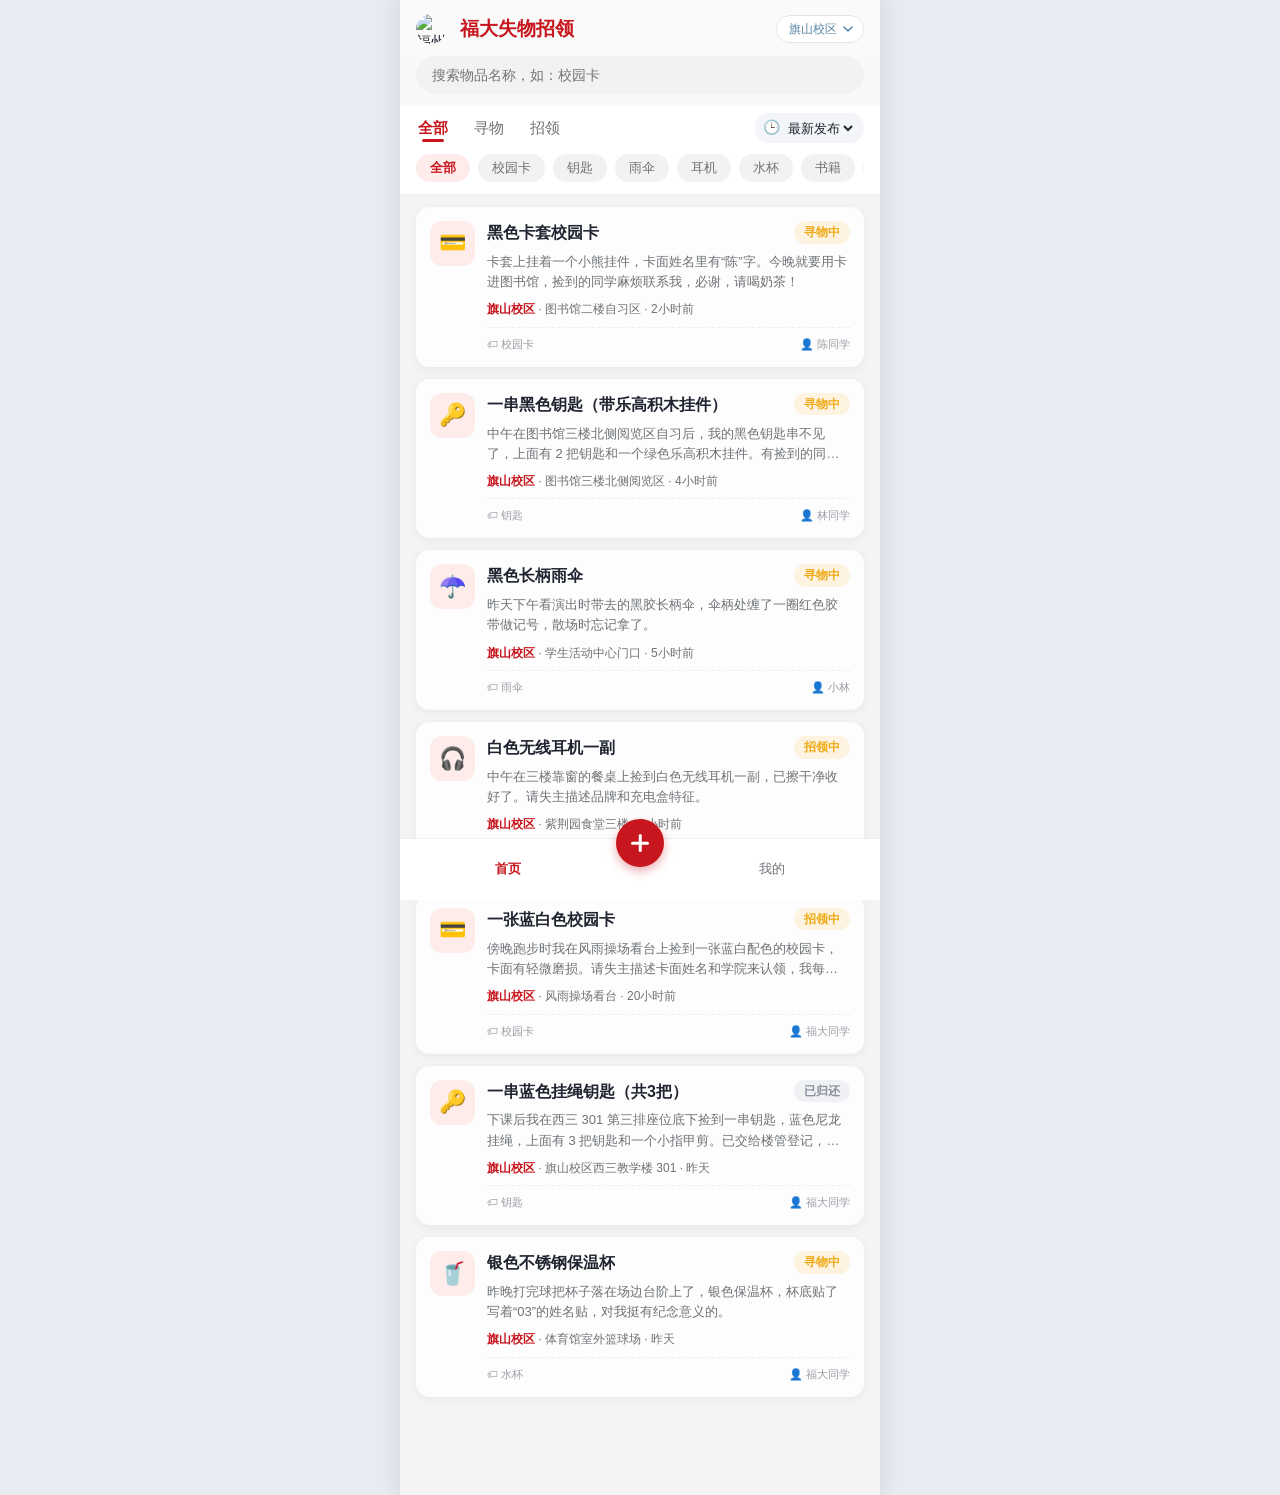
==== commit 76d4cdf7: "feat: 新增帖子匹配提醒功能，帮助同学及时找到相关帖子 同学发布寻物/招领后往往不会反复翻列表，容易错过后来发布的匹配帖子。 本功能让系统主动发现匹配并在消息中提醒，点击即可快速定位相关帖子。  " ====
--- a/lost-found/index.html
+++ b/lost-found/index.html
@@ -1,10 +1,10 @@
-<!DOCTYPE html>
+﻿<!DOCTYPE html>
 <html lang="zh-CN">
 <head>
   <meta charset="UTF-8">
   <meta name="viewport" content="width=device-width, initial-scale=1.0, maximum-scale=1.0, user-scalable=no">
   <title>福大失物招领 - 首页</title>
-  <link rel="stylesheet" href="css/style.css?v=12">
+  <link rel="stylesheet" href="css/style.css?v=13">
 </head>
 <body data-page="index">
   <!-- ============ 启动页（水彩校园背景，2.4s 后进入登录页） ============ -->
@@ -136,7 +136,7 @@
 
   </div>
 
-  <script src="js/storage.js?v=9"></script>
+  <script src="js/storage.js?v=10"></script>
   <script src="js/common.js?v=10"></script>
   <script src="js/auth.js?v=8"></script>
   <script src="js/index.js?v=8"></script>
--- a/lost-found/css/style.css
+++ b/lost-found/css/style.css
@@ -844,6 +844,70 @@
   white-space: nowrap;
 }
 
+/* ---------- 匹配提醒页 ---------- */
+
+/* 分组：我的帖子概况 + 相关帖子列表 */
+.match-group { margin: 14px 14px 0; }
+
+.match-mine {
+  display: flex;
+  align-items: center;
+  gap: 8px;
+  padding: 10px 12px;
+  margin-bottom: 10px;
+  background: var(--primary-light);
+  border-radius: 12px;
+}
+
+.match-mine-title {
+  flex: 1;
+  min-width: 0;
+  font-size: 14px;
+  font-weight: 600;
+  color: var(--text-main);
+  white-space: nowrap;
+  overflow: hidden;
+  text-overflow: ellipsis;
+}
+
+.match-count {
+  font-size: 12px;
+  font-weight: 600;
+  color: var(--primary);
+  white-space: nowrap;
+}
+
+/* 相关帖子概况卡片：整体可点击跳详情 */
+.match-card {
+  display: flex;
+  align-items: center;
+  gap: 12px;
+  margin-bottom: 10px;
+  text-decoration: none;
+}
+
+.match-card .mine-card-main { flex: 1; }
+
+.match-arrow {
+  flex: none;
+  font-size: 20px;
+  color: #c3c7cf;
+}
+
+/* 消息列表：匹配提醒可点击，右侧箭头提示 */
+.msg-arrow {
+  align-self: center;
+  flex: none;
+  font-size: 18px;
+  color: #c3c7cf;
+}
+
+.empty-tip {
+  font-size: 12px;
+  color: var(--text-sub);
+  margin-top: 4px;
+}
+
 /* ---------- 底部导航 ---------- */
 .bottom-nav {
   position: fixed;
